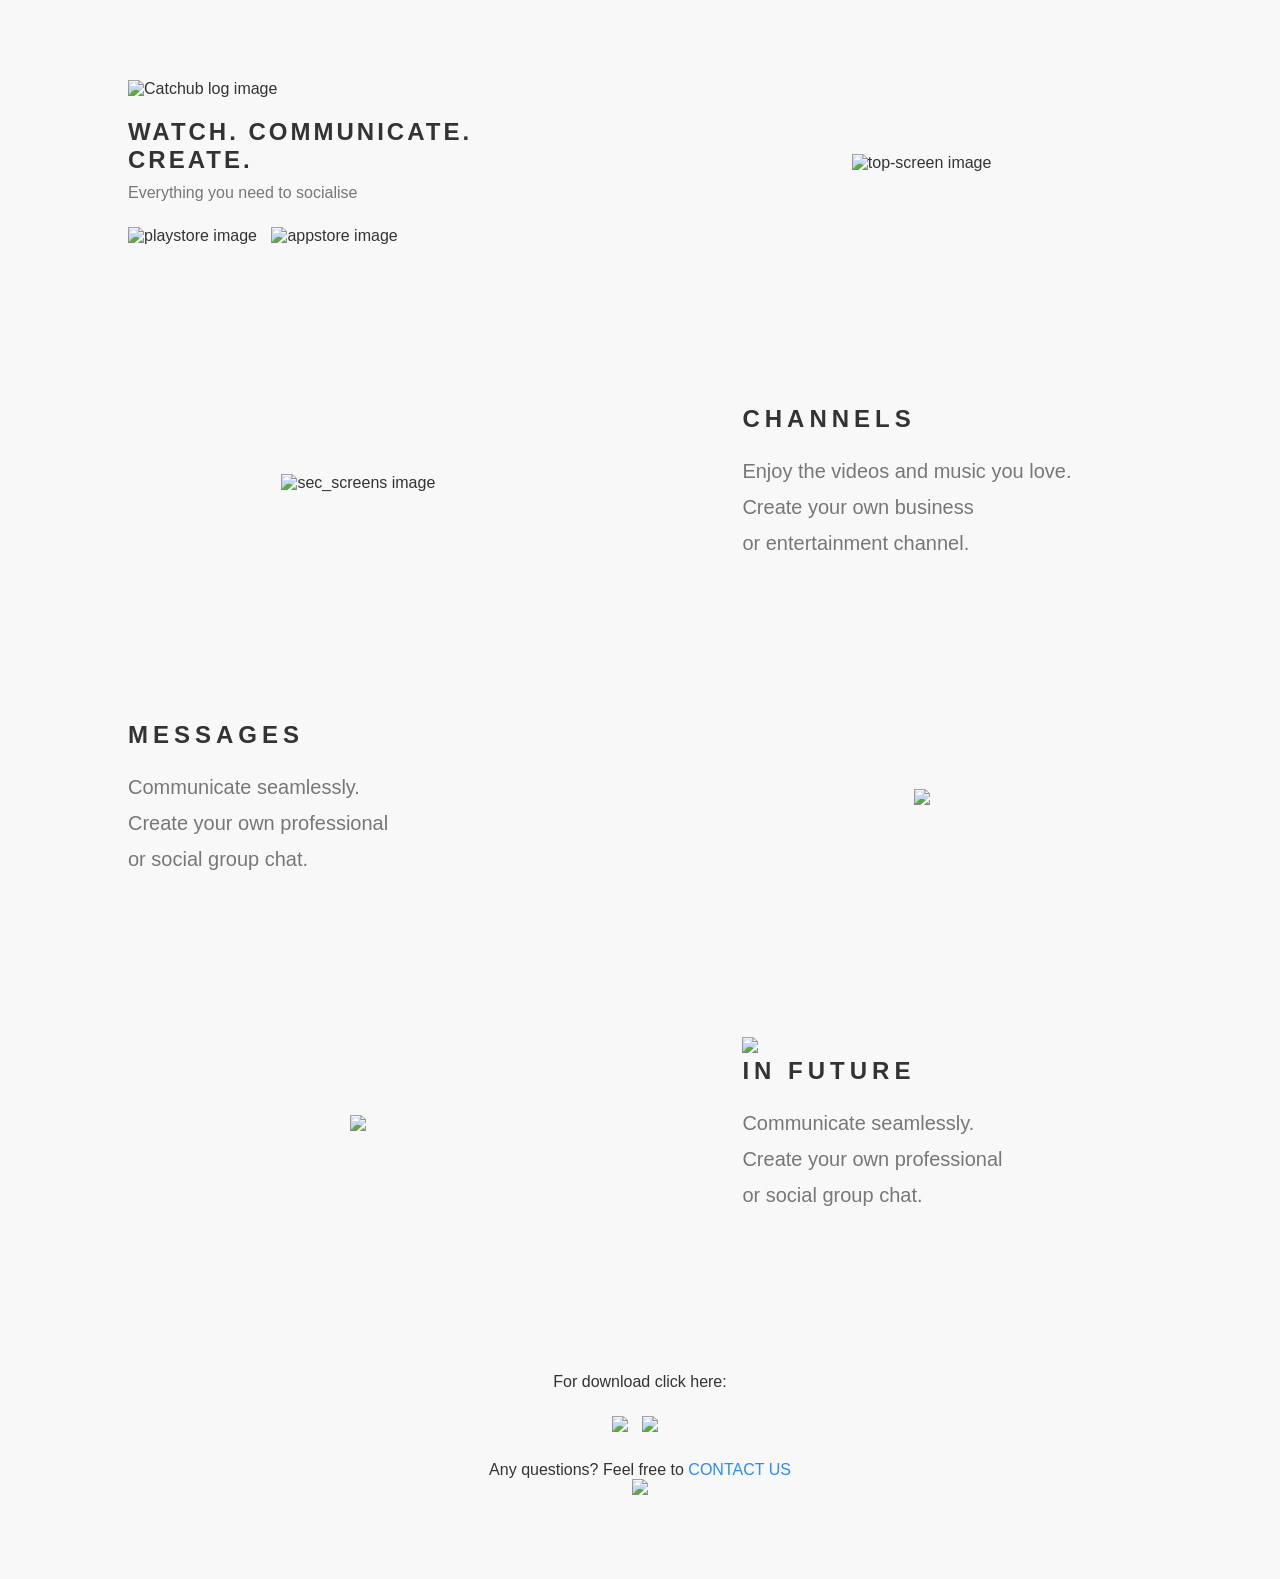
==== index.html @ 835b4f1b "Add files via upload" ====
<!doctype html>
<html>

<head>
    <title>"Catchub"</title>
    <link rel="stylesheet" href="stylesheet.css">
</head>

<body>
    <header class="hero">
        <div class="left">
            <img src="../Laptop Solutions\OneDrive\Documents\task data/logo.png" alt="Catchub log image" class="logo">
            <h2>WATCH. COMMUNICATE. CREATE.</h2>
            <p>Everything you need to socialise</p>
            <div class="stores">
                <img src="../Laptop Solutions\OneDrive\Documents\task data/play_store.png" alt="playstore image">
                <img src="../Laptop Solutions\OneDrive\Documents\task data/app_store.png" alt="appstore image">
            </div>

        </div>

        <div class="right">
            <img src="../Laptop Solutions\OneDrive\Documents\task data/top_screens.png" alt="top-screen image">
        </div>

    </header>

    <section class="feature">
        <div class="image">
            <img src="../Laptop Solutions\OneDrive\Documents\task data/sec_screens.png" alt="sec_screens image">
        </div>
        <div class="text">
            <h2>CHANNELS</h2>
            <p>Enjoy the videos and music you love.<br>
                Create your own business<br>
                or entertainment channel.
            </p>

        </div>

    </section>

    <section class="feature reverse">
        <div class="image">
            <img src="../Laptop Solutions\OneDrive\Documents\task data/thhh_screens.png">
        </div>
        <div class="text">
            <h2>MESSAGES</h2>
            <p>Communicate seamlessly.<br>
                Create your own professional<br>
                or social group chat.
            </p>

        </div>

    </section>

    <section class="feature">
        <div class="image">
            <img src="../Laptop Solutions\OneDrive\Documents\task data/for_screens.png">
        </div>
        <div class="text">
            <div class="vectors">
                <img src="../Laptop Solutions\OneDrive\Documents\task data/vectors.png">
            </div>
            <h2>IN FUTURE</h2>
            <p>Communicate seamlessly.<br>
                Create your own professional<br>
                or social group chat.
            </p>

    </section>

    <footer>
        <p>For download click here:</p>
        <div class="stores">
            <img src="../Laptop Solutions\OneDrive\Documents\task data/play_store.png">
            <img src="../Laptop Solutions\OneDrive\Documents\task data/app_store.png">
        </div>

        <p>Any questions? Feel free to <a href="#">CONTACT US</a></p>

        <img src="../Laptop Solutions\OneDrive\Documents\task data/peratude.png" class="peratude">

    </footer>

</body>

</html>
---- stylesheet.css ----
* {
    margin: 0;
    padding: 0;
    box-sizing: border-box;
    font-family: Arial, sans-serif;
}

body {

    background: #f8f8f8;

    color: #333;

}

.hero {

    display: flex;

    justify-content: space-between;

    align-items: center;

    padding: 80px 10%;

}

.hero .left {

    width: 45%;

}

.hero .right {

    width: 45%;

    text-align: center;

}

.hero img {

    max-width: 100%;

}

.logo {

    width: 220px;

    margin-bottom: 20px;

}

.hero h2 {

    letter-spacing: 3px;

    margin-bottom: 10px;

}

.hero p {

    color: #777;

    margin-bottom: 25px;

}

.stores img {

    width: 160px;

    margin-right: 10px;

}

.feature {

    display: flex;

    justify-content: space-between;

    align-items: center;

    padding: 80px 10%;

}

.feature.reverse {

    flex-direction: row-reverse;

}

.image {

    width: 45%;

    text-align: center;

}

.image img,
.vectors img {

    max-width: 100%;

}

.text {

    width: 40%;

}

.text h2 {

    letter-spacing: 5px;

    margin-bottom: 20px;

}

.text p {

    font-size: 20px;

    color: #777;

    line-height: 1.8;

}

footer {

    text-align: center;

    padding: 80px 20px;
}

footer .stores {

    margin: 25px 0;

}

footer a {

    text-decoration: none;

    color: #2a8cff;

}

.footer-logo {
    width: 70px;

    margin-top: 40px;

}

@media(max-width:768px) {

    .hero,
    .feature,
    .feature.reverse {

        flex-direction: column;

        text-align: center;

    }

    .left,
    .right,
    .image,
    .text {

        width: 100%;

        margin-bottom: 40px;

    }

}
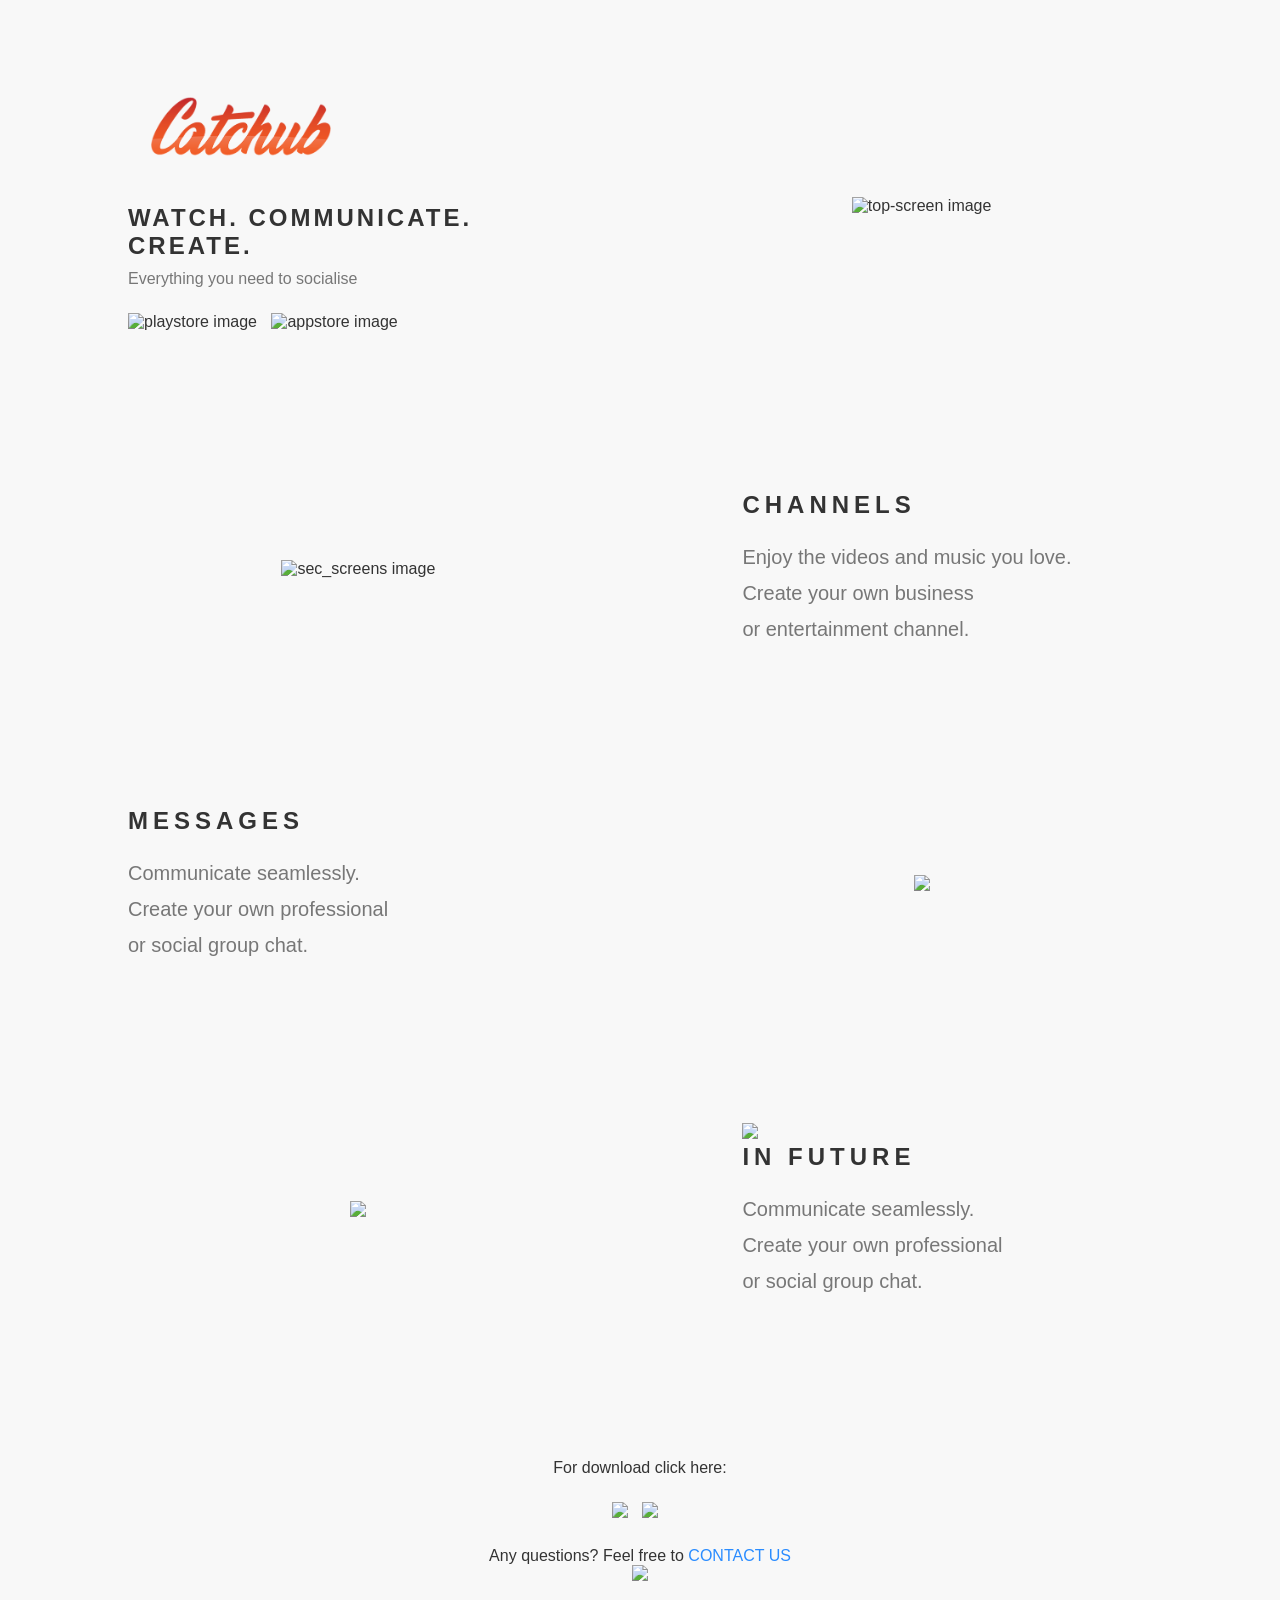
==== commit f868fec7: "Update index.html" ====
--- a/index.html
+++ b/index.html
@@ -9,25 +9,25 @@
 <body>
     <header class="hero">
         <div class="left">
-            <img src="../Laptop Solutions\OneDrive\Documents\task data/logo.png" alt="Catchub log image" class="logo">
+            <img src="logo.png" alt="Catchub log image" class="logo">
             <h2>WATCH. COMMUNICATE. CREATE.</h2>
             <p>Everything you need to socialise</p>
             <div class="stores">
-                <img src="../Laptop Solutions\OneDrive\Documents\task data/play_store.png" alt="playstore image">
-                <img src="../Laptop Solutions\OneDrive\Documents\task data/app_store.png" alt="appstore image">
+                <img src="C:\Users\Laptop Solutions\OneDrive\Desktop\ist task project\images/play_store.png" alt="playstore image">
+                <img src="C:\Users\Laptop Solutions\OneDrive\Desktop\ist task project\images/app_store.png" alt="appstore image">
             </div>
 
         </div>
 
         <div class="right">
-            <img src="../Laptop Solutions\OneDrive\Documents\task data/top_screens.png" alt="top-screen image">
+            <img src="C:\Users\Laptop Solutions\OneDrive\Desktop\ist task project\images/top_screens.png" alt="top-screen image">
         </div>
 
     </header>
 
     <section class="feature">
         <div class="image">
-            <img src="../Laptop Solutions\OneDrive\Documents\task data/sec_screens.png" alt="sec_screens image">
+            <img src="C:\Users\Laptop Solutions\OneDrive\Desktop\ist task project\images/sec_screens.png" alt="sec_screens image">
         </div>
         <div class="text">
             <h2>CHANNELS</h2>
@@ -42,7 +42,7 @@
 
     <section class="feature reverse">
         <div class="image">
-            <img src="../Laptop Solutions\OneDrive\Documents\task data/thhh_screens.png">
+            <img src="C:\Users\Laptop Solutions\OneDrive\Desktop\ist task project\images/thhh_screens.png">
         </div>
         <div class="text">
             <h2>MESSAGES</h2>
@@ -57,11 +57,11 @@
 
     <section class="feature">
         <div class="image">
-            <img src="../Laptop Solutions\OneDrive\Documents\task data/for_screens.png">
+            <img src="C:\Users\Laptop Solutions\OneDrive\Desktop\ist task project\images/for_screens.png">
         </div>
         <div class="text">
             <div class="vectors">
-                <img src="../Laptop Solutions\OneDrive\Documents\task data/vectors.png">
+                <img src="C:\Users\Laptop Solutions\OneDrive\Desktop\ist task project\images/vectors.png">
             </div>
             <h2>IN FUTURE</h2>
             <p>Communicate seamlessly.<br>
@@ -74,16 +74,16 @@
     <footer>
         <p>For download click here:</p>
         <div class="stores">
-            <img src="../Laptop Solutions\OneDrive\Documents\task data/play_store.png">
-            <img src="../Laptop Solutions\OneDrive\Documents\task data/app_store.png">
+            <img src="C:\Users\Laptop Solutions\OneDrive\Desktop\ist task project\images/play_store.png">
+            <img src="C:\Users\Laptop Solutions\OneDrive\Desktop\ist task project\images/app_store.png">
         </div>
 
         <p>Any questions? Feel free to <a href="#">CONTACT US</a></p>
 
-        <img src="../Laptop Solutions\OneDrive\Documents\task data/peratude.png" class="peratude">
+        <img src="C:\Users\Laptop Solutions\OneDrive\Desktop\ist task project\images/peratude.png" class="peratude">
 
     </footer>
 
 </body>
 
-</html>+</html>
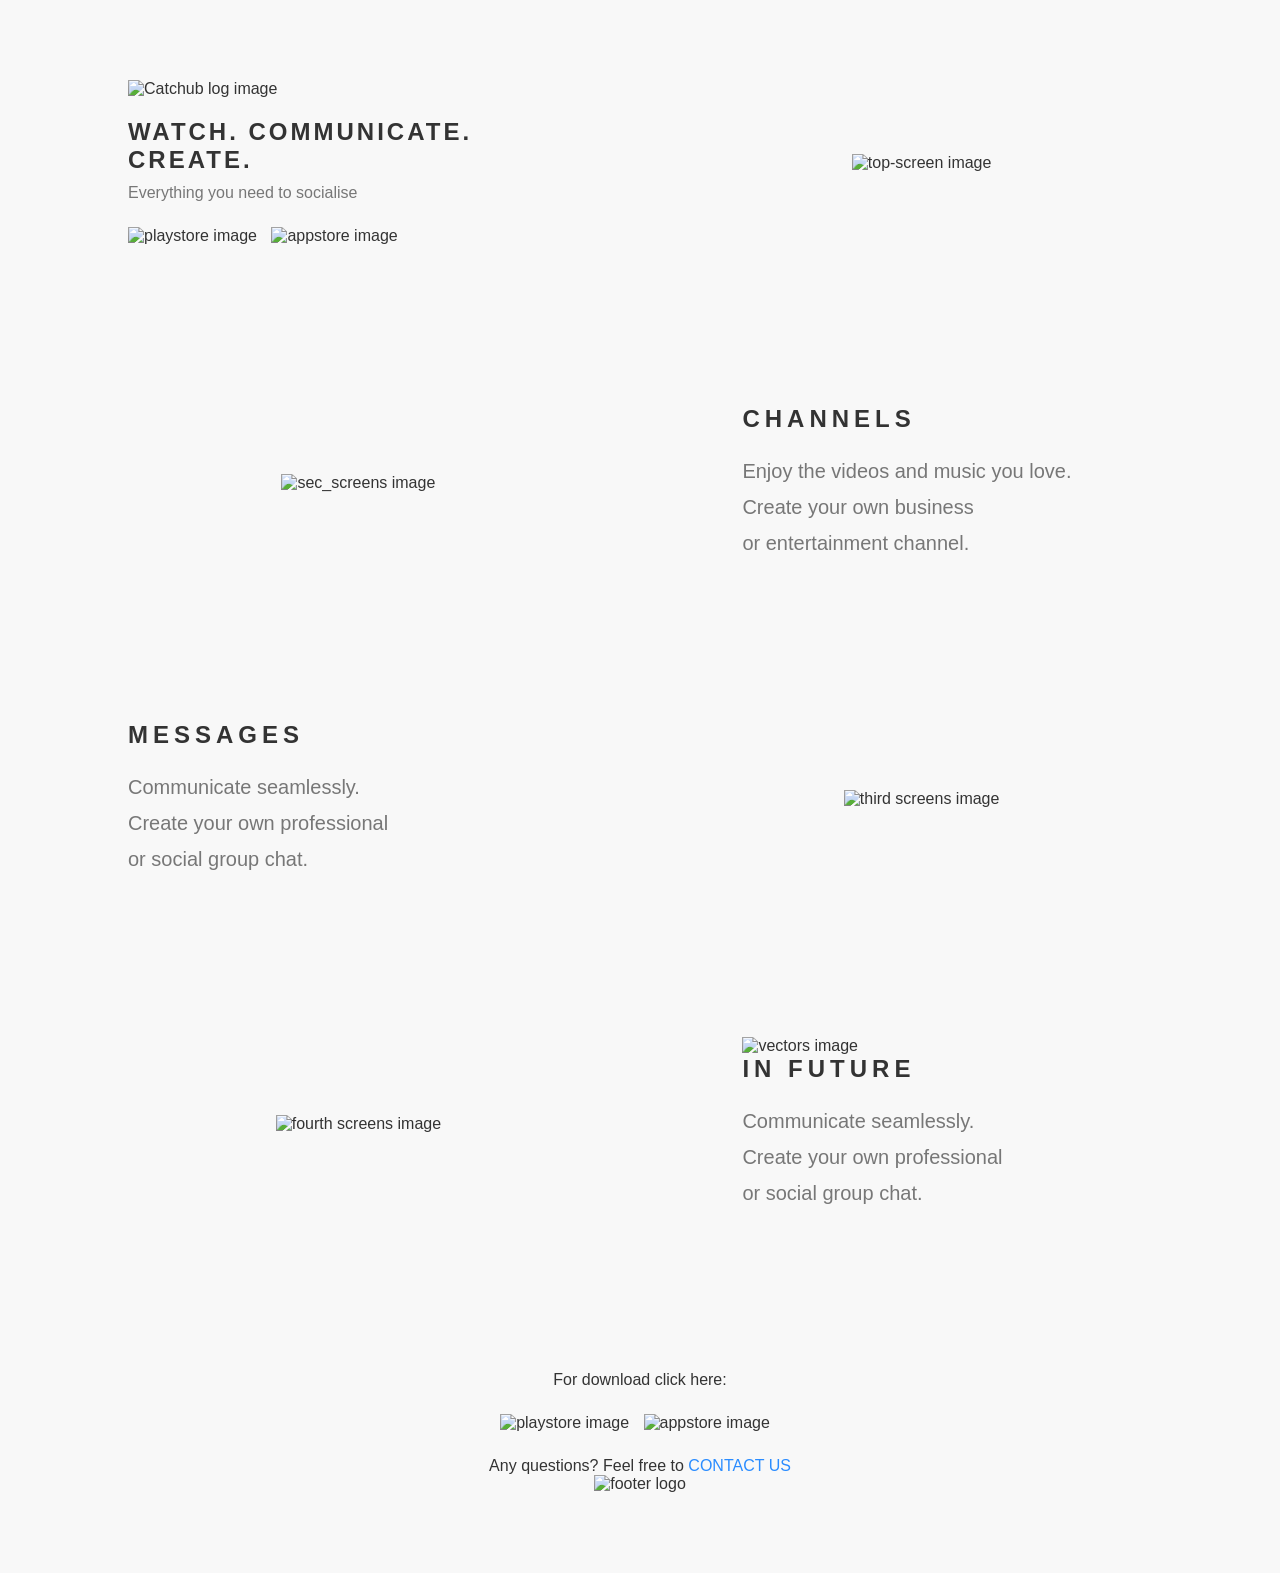
==== commit fb3b9139: "Update index.html" ====
--- a/index.html
+++ b/index.html
@@ -2,32 +2,30 @@
 <html>
 
 <head>
-    <title>"Catchub"</title>
+    <title>Catchub</title>
     <link rel="stylesheet" href="stylesheet.css">
 </head>
 
 <body>
     <header class="hero">
         <div class="left">
-            <img src="logo.png" alt="Catchub log image" class="logo">
+            <img src="images/logo.png" alt="Catchub log image" class="logo">
             <h2>WATCH. COMMUNICATE. CREATE.</h2>
             <p>Everything you need to socialise</p>
             <div class="stores">
-                <img src="C:\Users\Laptop Solutions\OneDrive\Desktop\ist task project\images/play_store.png" alt="playstore image">
-                <img src="C:\Users\Laptop Solutions\OneDrive\Desktop\ist task project\images/app_store.png" alt="appstore image">
+                <img src="images/play_store.png" alt="playstore image">
+                <img src="images/app_store.png" alt="appstore image">
             </div>
-
         </div>
 
         <div class="right">
-            <img src="C:\Users\Laptop Solutions\OneDrive\Desktop\ist task project\images/top_screens.png" alt="top-screen image">
+            <img src="images/top_screens.png" alt="top-screen image">
         </div>
-
     </header>
 
     <section class="feature">
         <div class="image">
-            <img src="C:\Users\Laptop Solutions\OneDrive\Desktop\ist task project\images/sec_screens.png" alt="sec_screens image">
+            <img src="images/sec_screens.png" alt="sec_screens image">
         </div>
         <div class="text">
             <h2>CHANNELS</h2>
@@ -35,14 +33,12 @@
                 Create your own business<br>
                 or entertainment channel.
             </p>
-
         </div>
-
     </section>
 
     <section class="feature reverse">
         <div class="image">
-            <img src="C:\Users\Laptop Solutions\OneDrive\Desktop\ist task project\images/thhh_screens.png">
+            <img src="images/thhh_screens.png" alt="third screens image">
         </div>
         <div class="text">
             <h2>MESSAGES</h2>
@@ -50,38 +46,34 @@
                 Create your own professional<br>
                 or social group chat.
             </p>
-
         </div>
-
     </section>
 
     <section class="feature">
         <div class="image">
-            <img src="C:\Users\Laptop Solutions\OneDrive\Desktop\ist task project\images/for_screens.png">
+            <img src="images/for_screens.png" alt="fourth screens image">
         </div>
         <div class="text">
             <div class="vectors">
-                <img src="C:\Users\Laptop Solutions\OneDrive\Desktop\ist task project\images/vectors.png">
+                <img src="images/vectors.png" alt="vectors image">
             </div>
             <h2>IN FUTURE</h2>
             <p>Communicate seamlessly.<br>
                 Create your own professional<br>
                 or social group chat.
             </p>
-
-    </section>
+        </div> </section>
 
     <footer>
         <p>For download click here:</p>
         <div class="stores">
-            <img src="C:\Users\Laptop Solutions\OneDrive\Desktop\ist task project\images/play_store.png">
-            <img src="C:\Users\Laptop Solutions\OneDrive\Desktop\ist task project\images/app_store.png">
+            <img src="images/play_store.png" alt="playstore image">
+            <img src="images/app_store.png" alt="appstore image">
         </div>
 
         <p>Any questions? Feel free to <a href="#">CONTACT US</a></p>
 
-        <img src="C:\Users\Laptop Solutions\OneDrive\Desktop\ist task project\images/peratude.png" class="peratude">
-
+        <img src="images/peratude.png" class="peratude" alt="footer logo">
     </footer>
 
 </body>
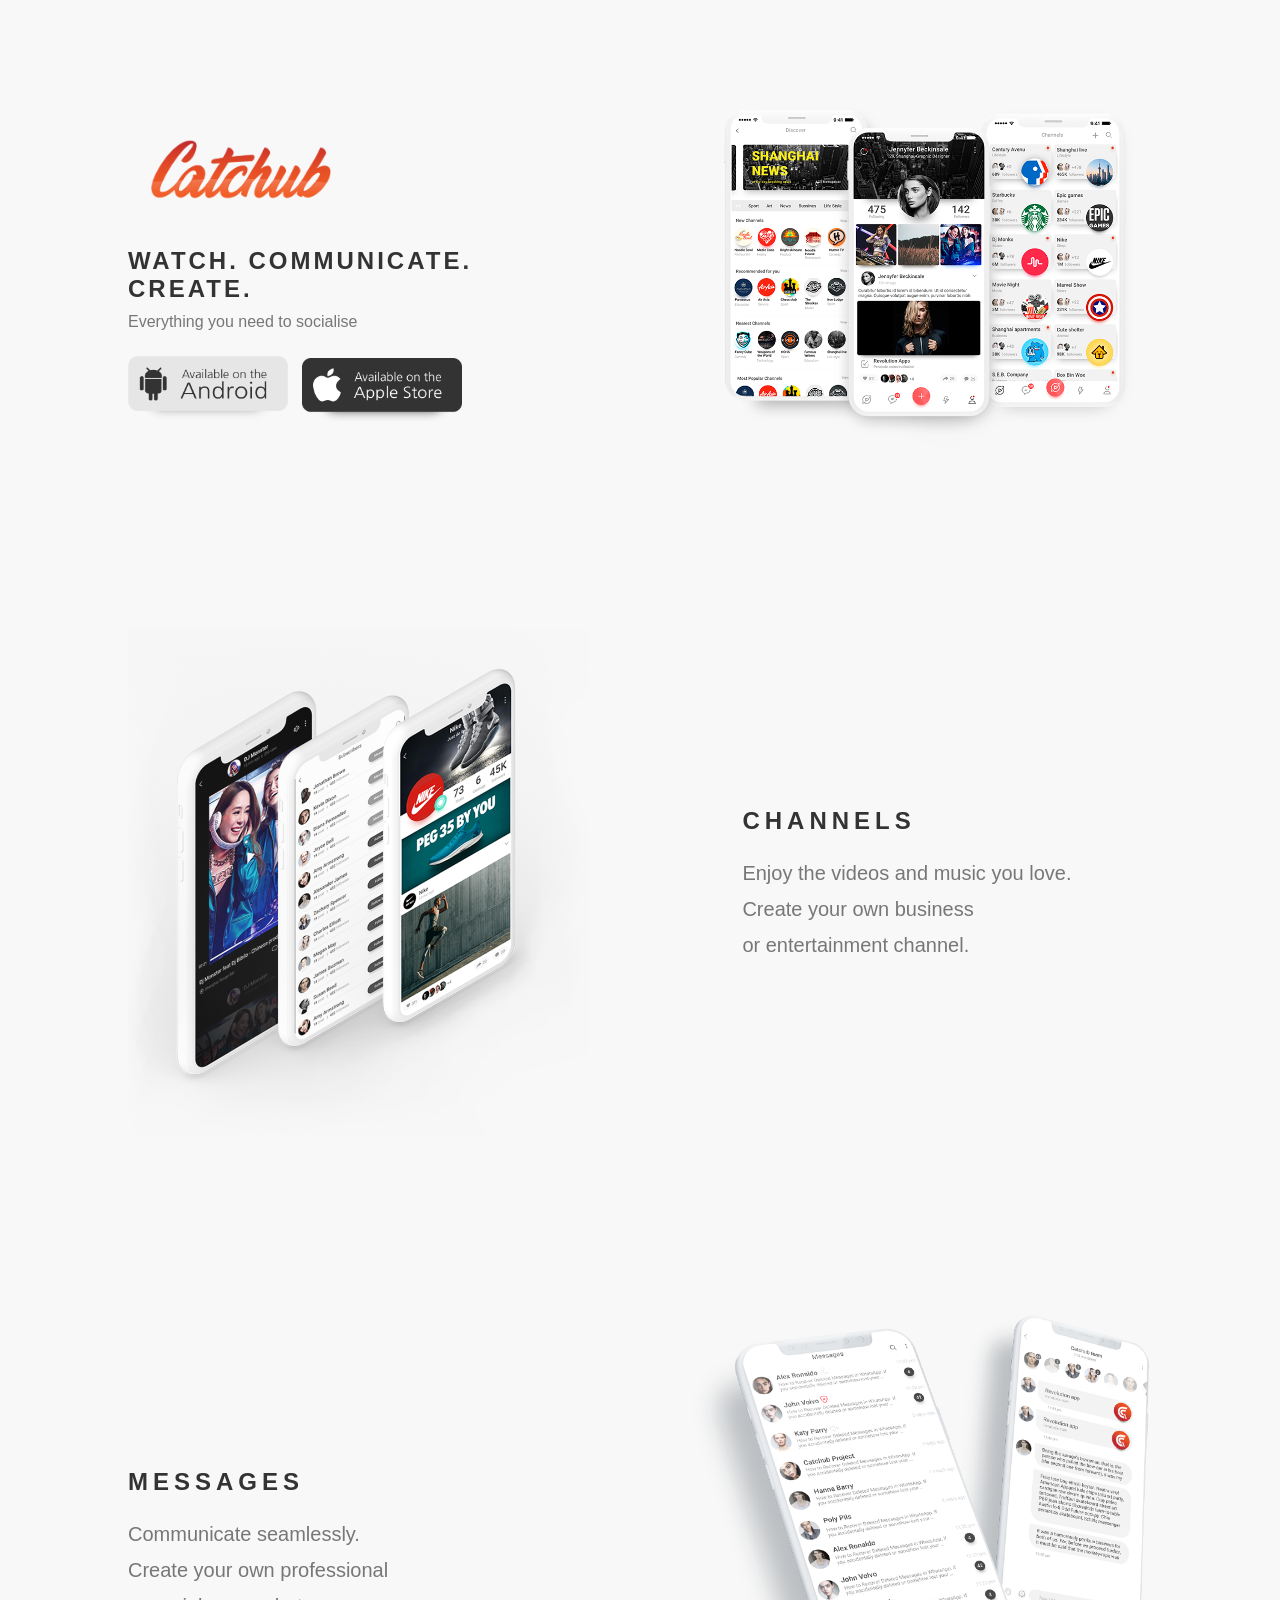
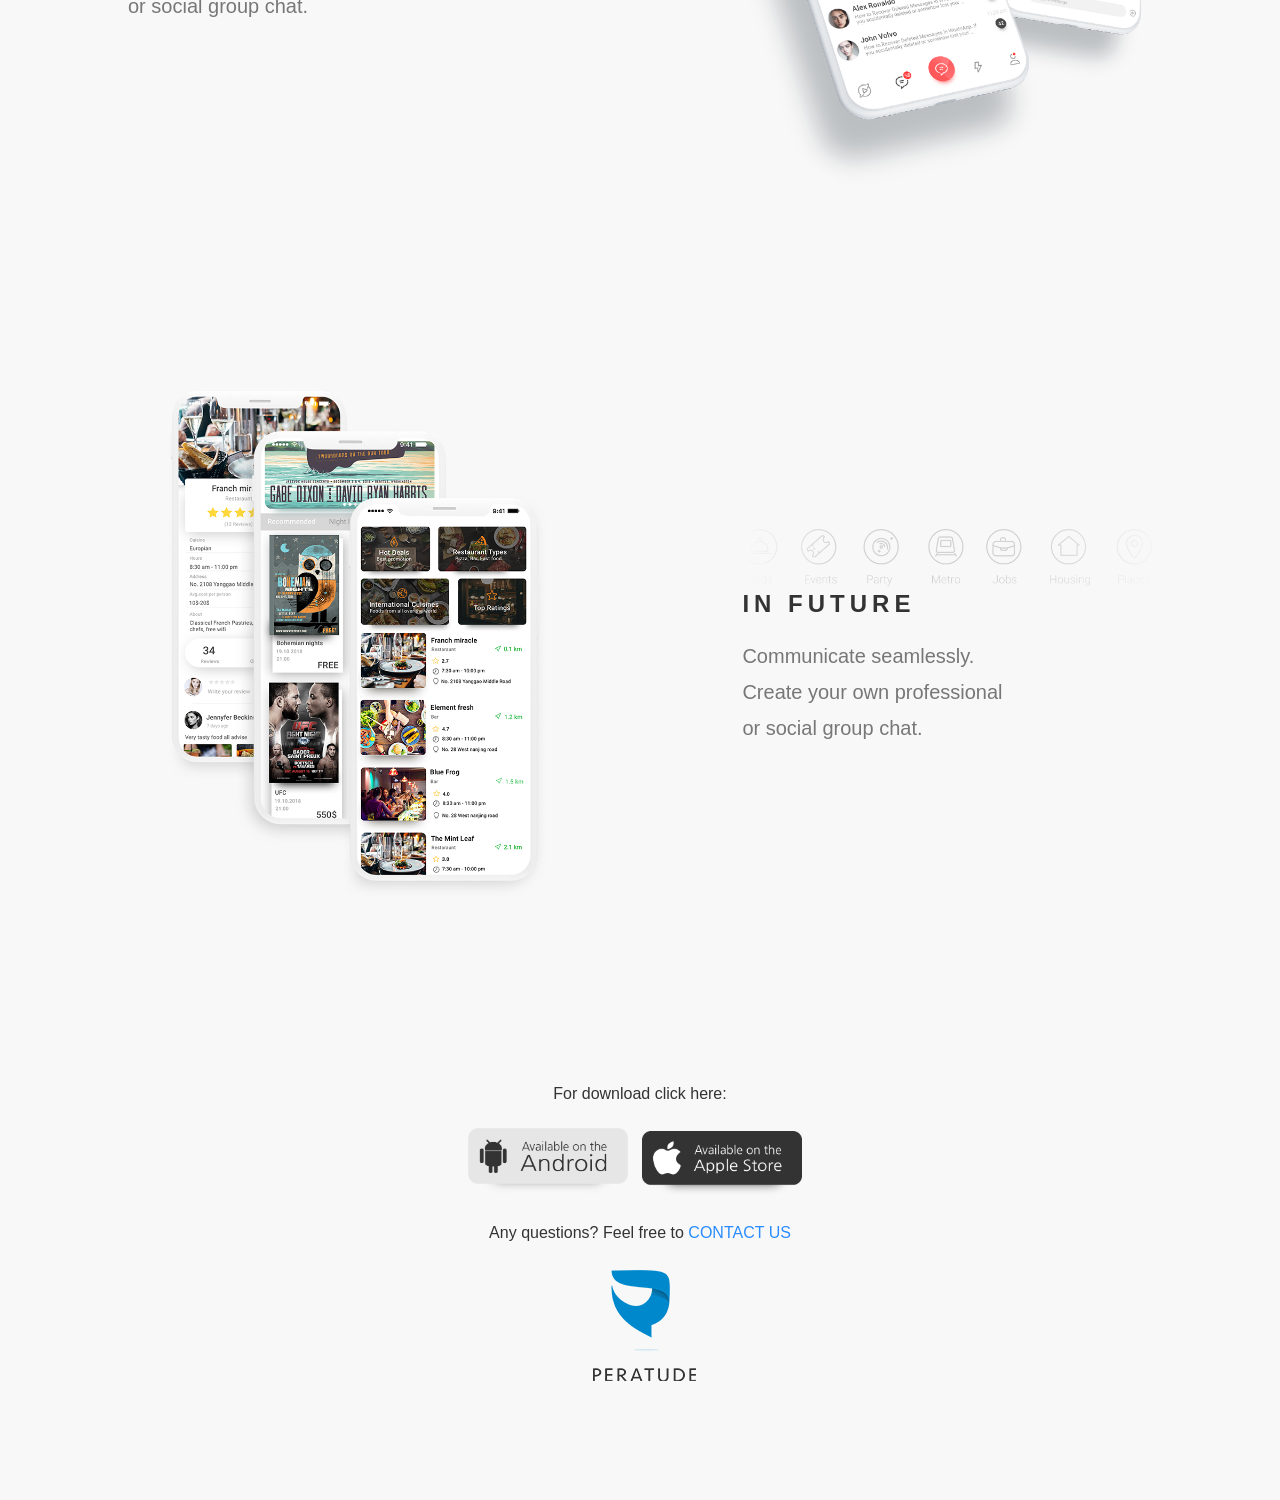
==== commit dea08777: "Update index.html" ====
--- a/index.html
+++ b/index.html
@@ -9,23 +9,23 @@
 <body>
     <header class="hero">
         <div class="left">
-            <img src="images/logo.png" alt="Catchub log image" class="logo">
+            <img src="logo.png" alt="Catchub log image" class="logo">
             <h2>WATCH. COMMUNICATE. CREATE.</h2>
             <p>Everything you need to socialise</p>
             <div class="stores">
-                <img src="images/play_store.png" alt="playstore image">
-                <img src="images/app_store.png" alt="appstore image">
+                <img src="play_store.png" alt="playstore image">
+                <img src="app_store.png" alt="appstore image">
             </div>
         </div>
 
         <div class="right">
-            <img src="images/top_screens.png" alt="top-screen image">
+            <img src="top_screens.png" alt="top-screen image">
         </div>
     </header>
 
     <section class="feature">
         <div class="image">
-            <img src="images/sec_screens.png" alt="sec_screens image">
+            <img src="sec_screens.png" alt="sec_screens image">
         </div>
         <div class="text">
             <h2>CHANNELS</h2>
@@ -38,7 +38,7 @@
 
     <section class="feature reverse">
         <div class="image">
-            <img src="images/thhh_screens.png" alt="third screens image">
+            <img src="thhh_screens.png" alt="third screens image">
         </div>
         <div class="text">
             <h2>MESSAGES</h2>
@@ -51,11 +51,11 @@
 
     <section class="feature">
         <div class="image">
-            <img src="images/for_screens.png" alt="fourth screens image">
+            <img src="for_screens.png" alt="fourth screens image">
         </div>
         <div class="text">
             <div class="vectors">
-                <img src="images/vectors.png" alt="vectors image">
+                <img src="vectors.png" alt="vectors image">
             </div>
             <h2>IN FUTURE</h2>
             <p>Communicate seamlessly.<br>
@@ -67,13 +67,13 @@
     <footer>
         <p>For download click here:</p>
         <div class="stores">
-            <img src="images/play_store.png" alt="playstore image">
-            <img src="images/app_store.png" alt="appstore image">
+            <img src="play_store.png" alt="playstore image">
+            <img src="app_store.png" alt="appstore image">
         </div>
 
         <p>Any questions? Feel free to <a href="#">CONTACT US</a></p>
 
-        <img src="images/peratude.png" class="peratude" alt="footer logo">
+        <img src="peratude.png" class="peratude" alt="footer logo">
     </footer>
 
 </body>
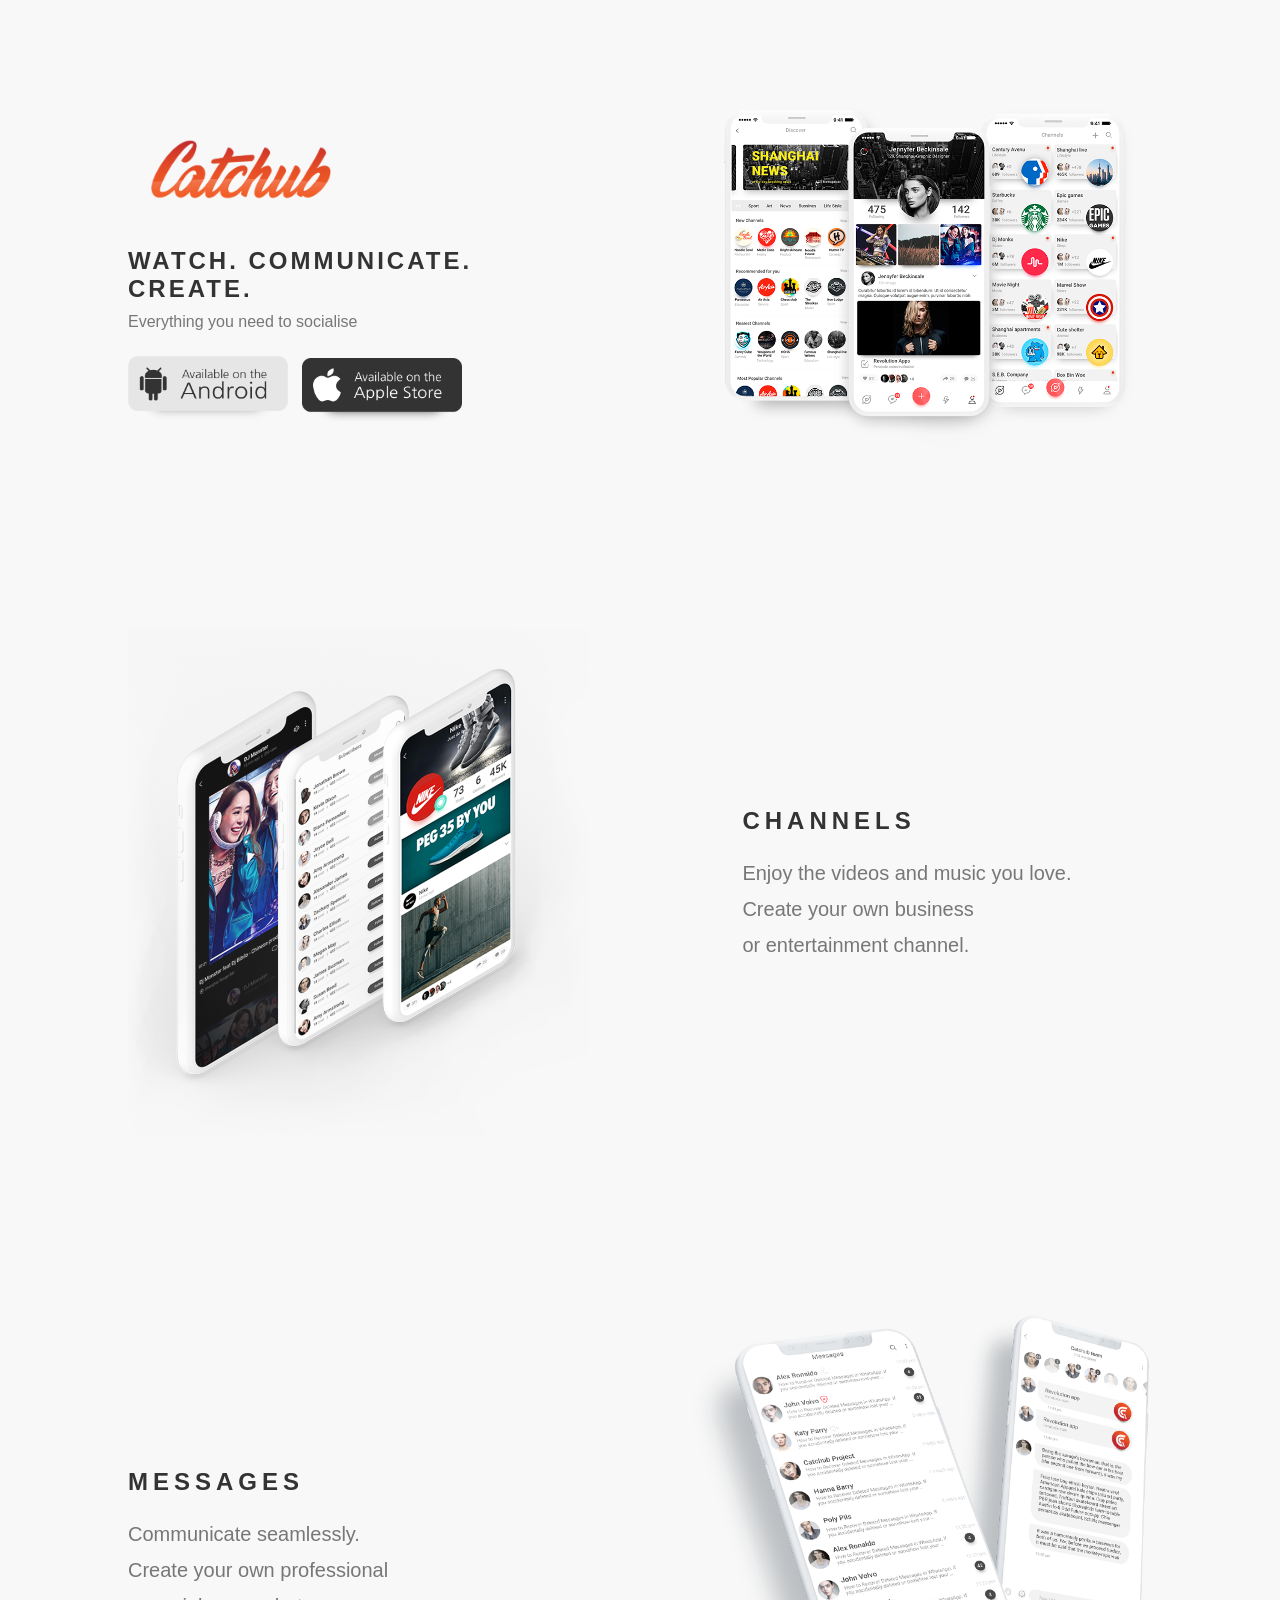
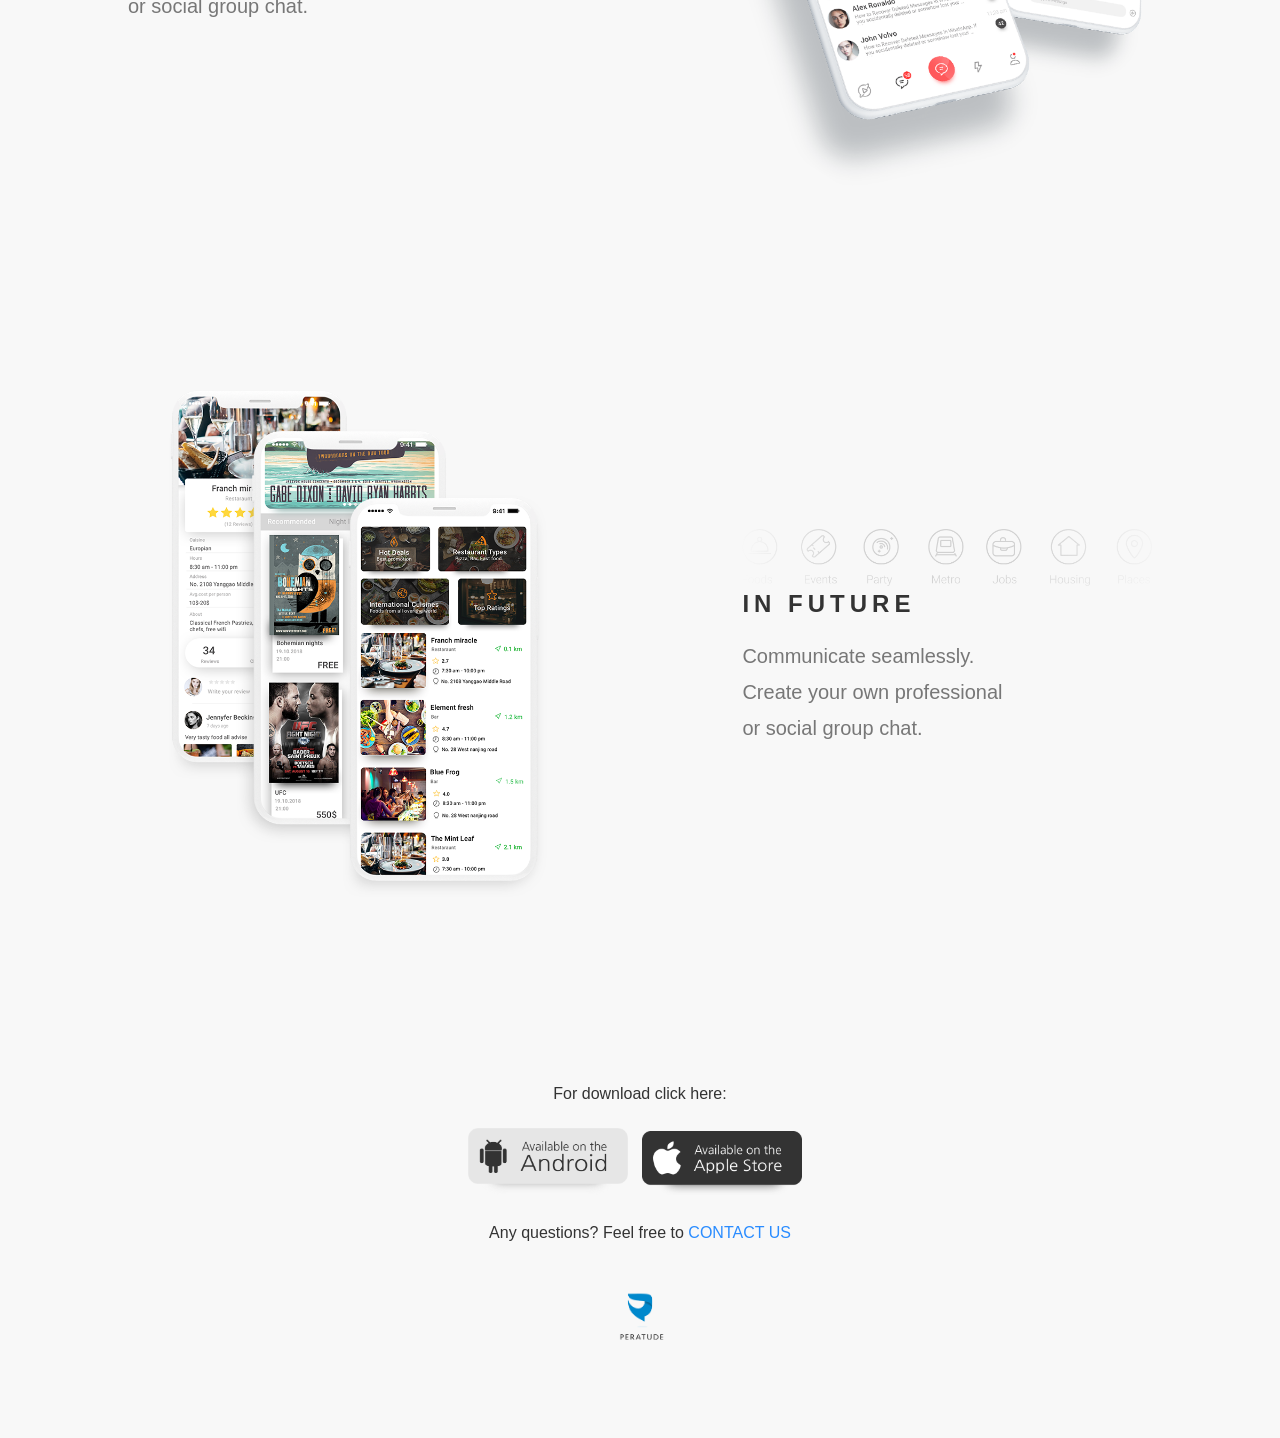
==== commit d61b51f6: "Add files via upload" ====
--- a/index.html
+++ b/index.html
@@ -2,30 +2,32 @@
 <html>
 
 <head>
-    <title>Catchub</title>
+    <title>"Catchub"</title>
     <link rel="stylesheet" href="stylesheet.css">
 </head>
 
 <body>
     <header class="hero">
         <div class="left">
-            <img src="logo.png" alt="Catchub log image" class="logo">
+            <img src="images/logo.png" alt="Catchub log image" class="logo">
             <h2>WATCH. COMMUNICATE. CREATE.</h2>
             <p>Everything you need to socialise</p>
             <div class="stores">
-                <img src="play_store.png" alt="playstore image">
-                <img src="app_store.png" alt="appstore image">
+                <img src="images/play_store.png" alt="playstore image">
+                <img src="images/app_store.png" alt="appstore image">
             </div>
+
         </div>
 
         <div class="right">
-            <img src="top_screens.png" alt="top-screen image">
+            <img src="images/top_screens.png" alt="top-screen image">
         </div>
+
     </header>
 
     <section class="feature">
         <div class="image">
-            <img src="sec_screens.png" alt="sec_screens image">
+            <img src="images/sec_screens.png" alt="sec_screens image">
         </div>
         <div class="text">
             <h2>CHANNELS</h2>
@@ -33,12 +35,14 @@
                 Create your own business<br>
                 or entertainment channel.
             </p>
+
         </div>
+
     </section>
 
     <section class="feature reverse">
         <div class="image">
-            <img src="thhh_screens.png" alt="third screens image">
+            <img src="images/thhh_screens.png">
         </div>
         <div class="text">
             <h2>MESSAGES</h2>
@@ -46,36 +50,40 @@
                 Create your own professional<br>
                 or social group chat.
             </p>
+
         </div>
+
     </section>
 
     <section class="feature">
         <div class="image">
-            <img src="for_screens.png" alt="fourth screens image">
+            <img src="images/for_screens.png">
         </div>
         <div class="text">
             <div class="vectors">
-                <img src="vectors.png" alt="vectors image">
+                <img src="images/vectors.png">
             </div>
             <h2>IN FUTURE</h2>
             <p>Communicate seamlessly.<br>
                 Create your own professional<br>
                 or social group chat.
             </p>
-        </div> </section>
+
+    </section>
 
     <footer>
         <p>For download click here:</p>
         <div class="stores">
-            <img src="play_store.png" alt="playstore image">
-            <img src="app_store.png" alt="appstore image">
+            <img src="images/play_store.png">
+            <img src="images/app_store.png">
         </div>
 
         <p>Any questions? Feel free to <a href="#">CONTACT US</a></p>
 
-        <img src="peratude.png" class="peratude" alt="footer logo">
+        <img src="images/peratude.png" class="footer-logo">
+
     </footer>
 
 </body>
 
-</html>
+</html>
